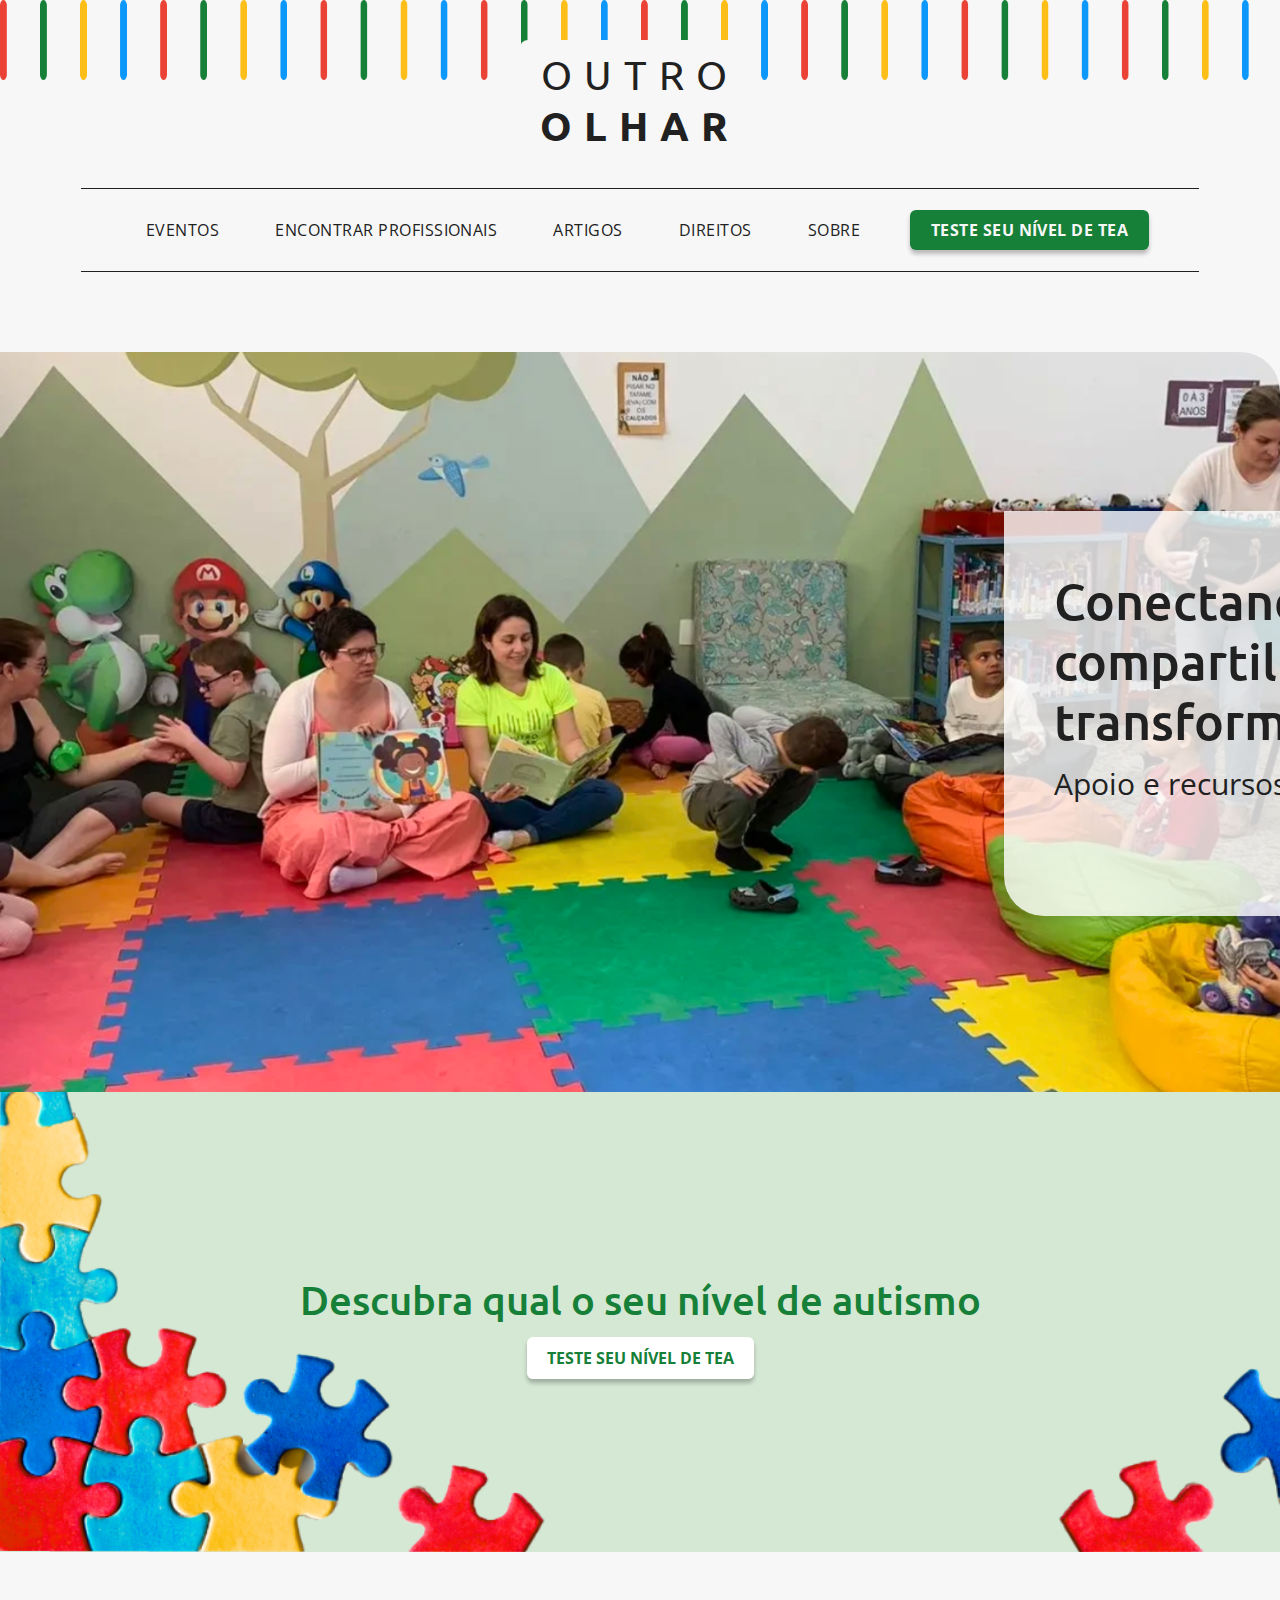
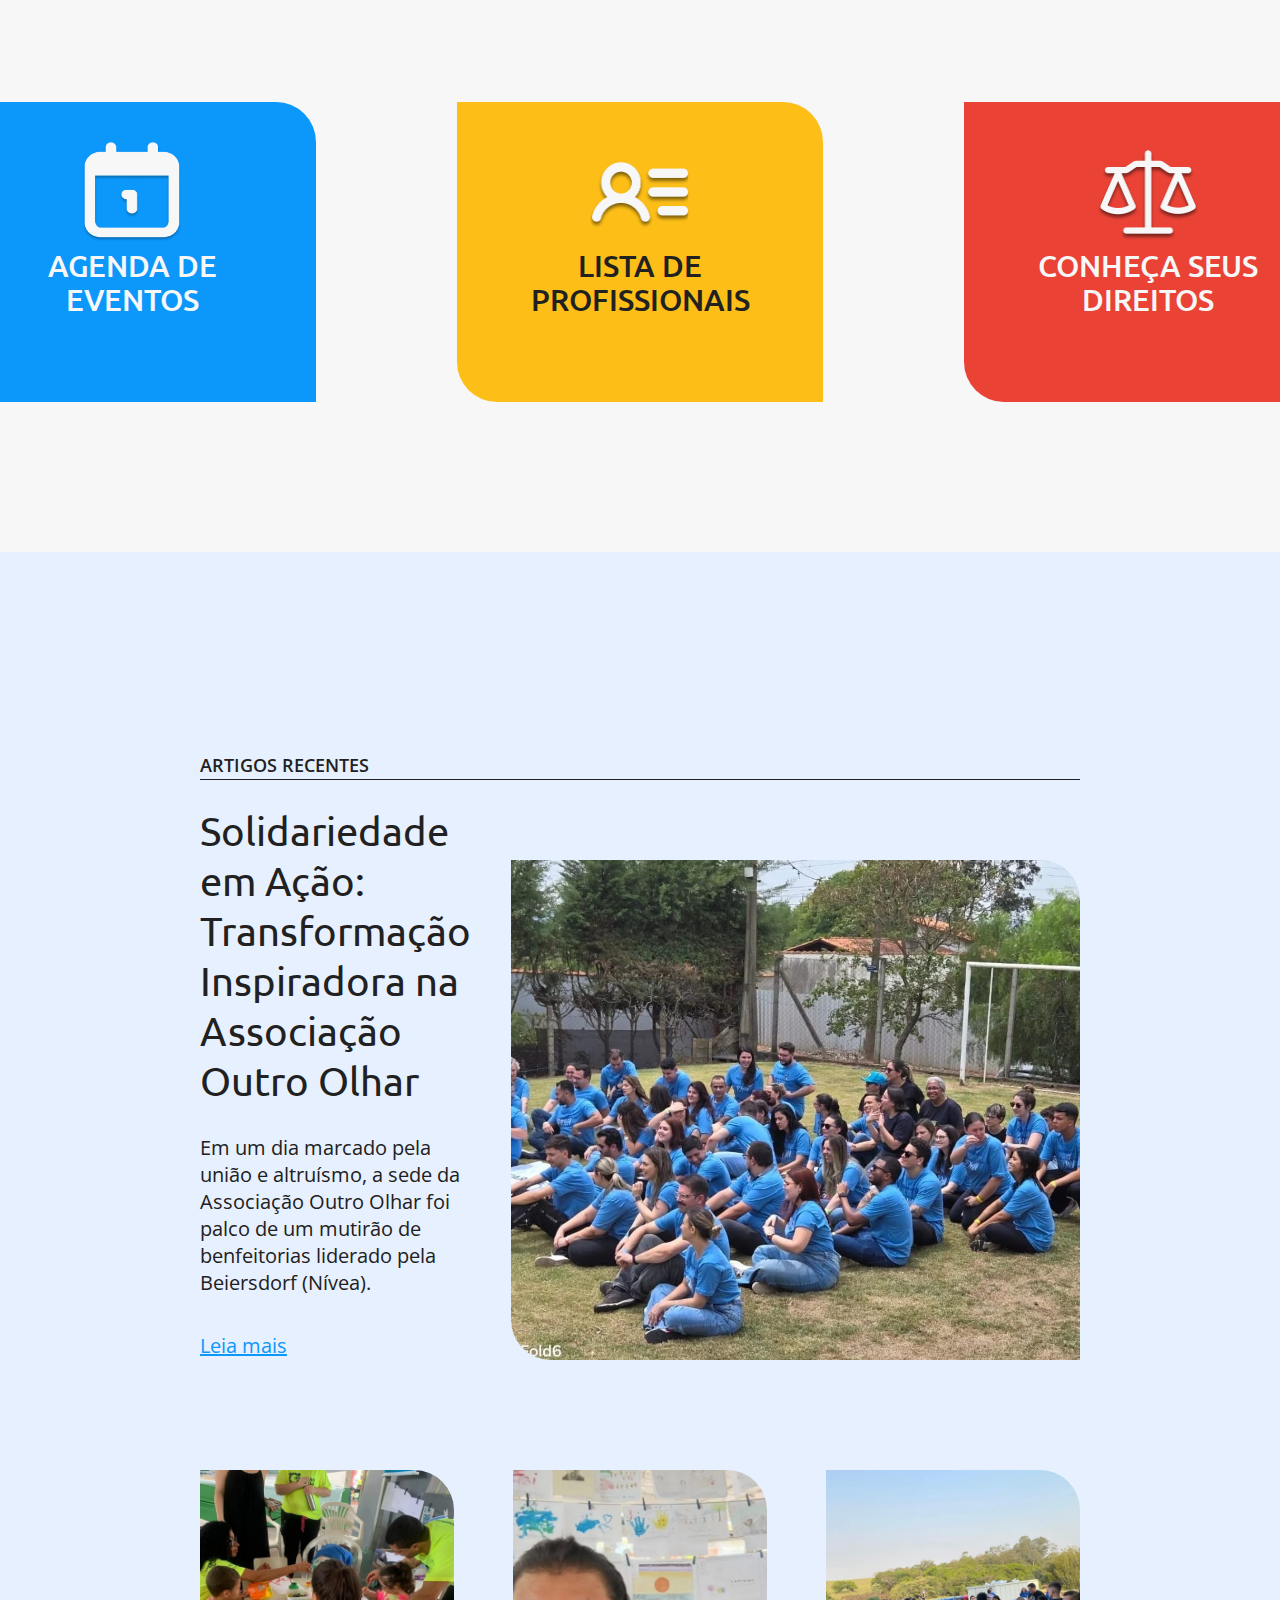
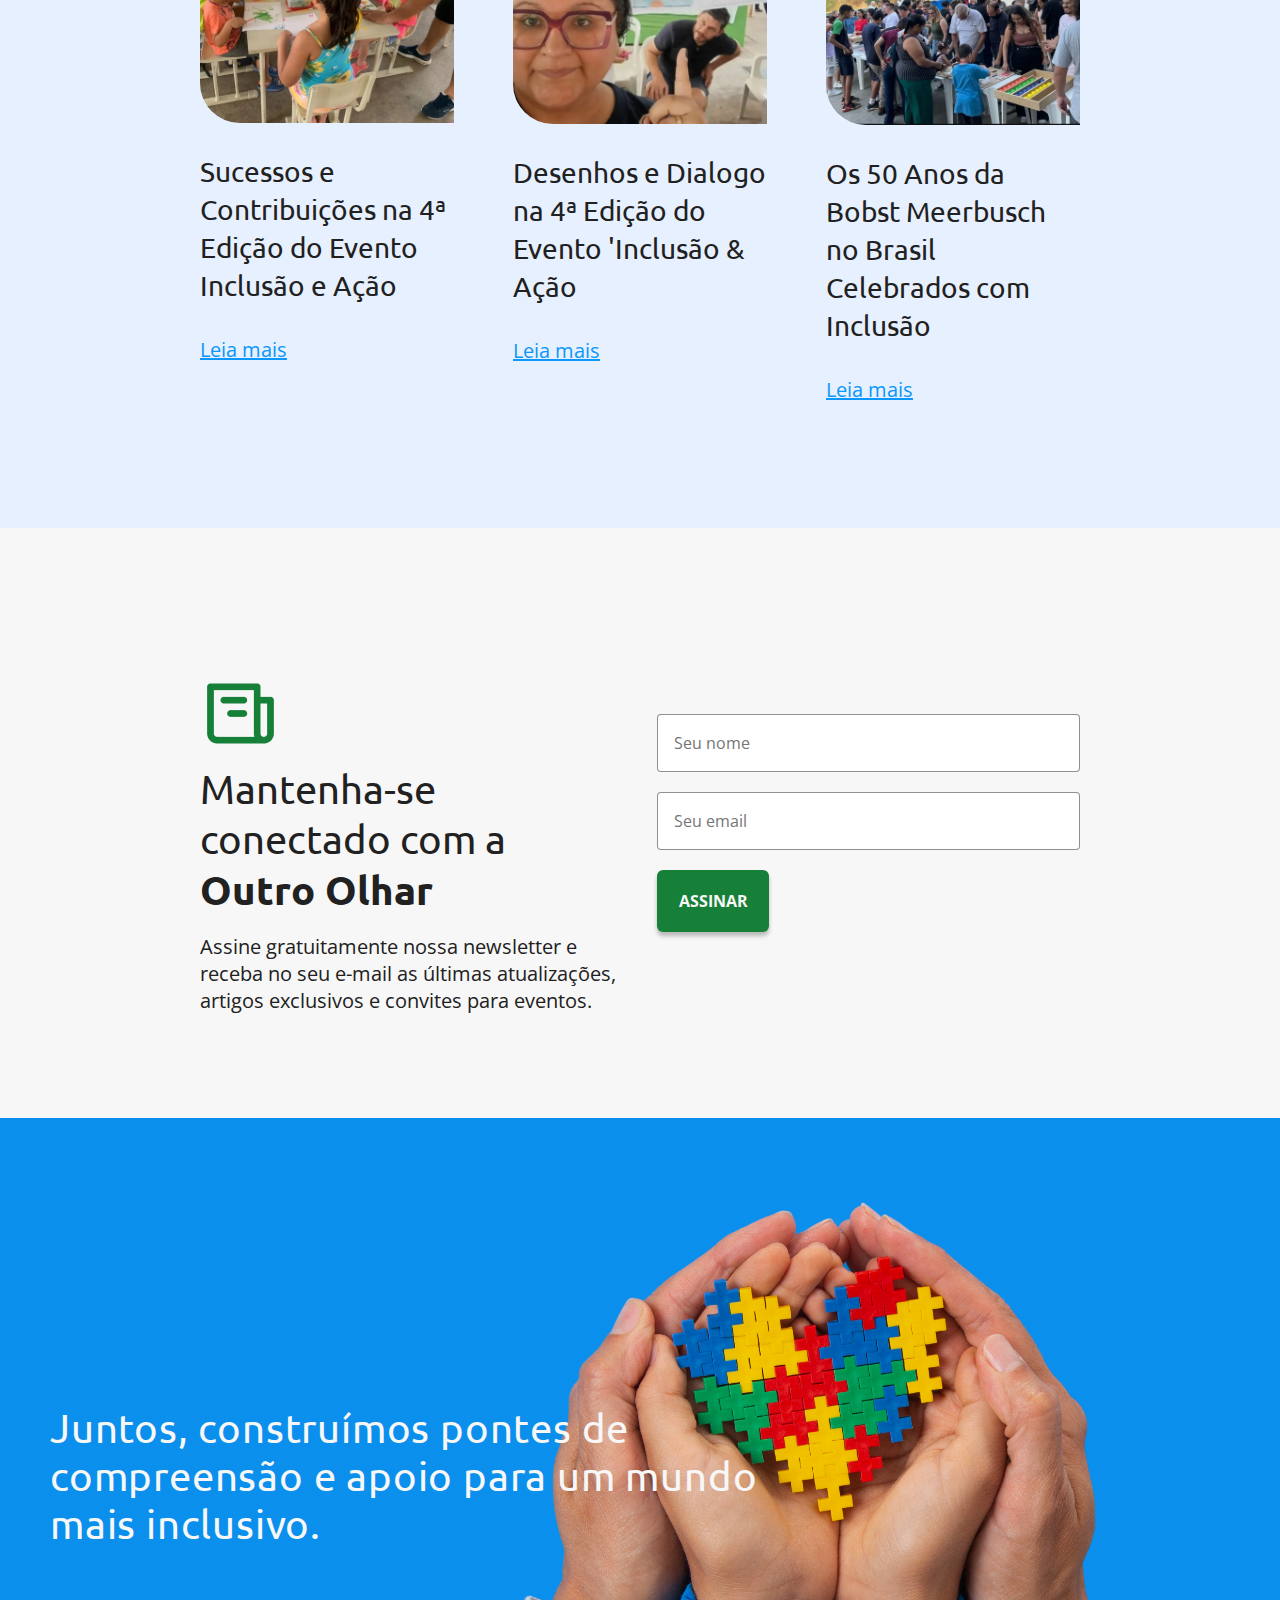
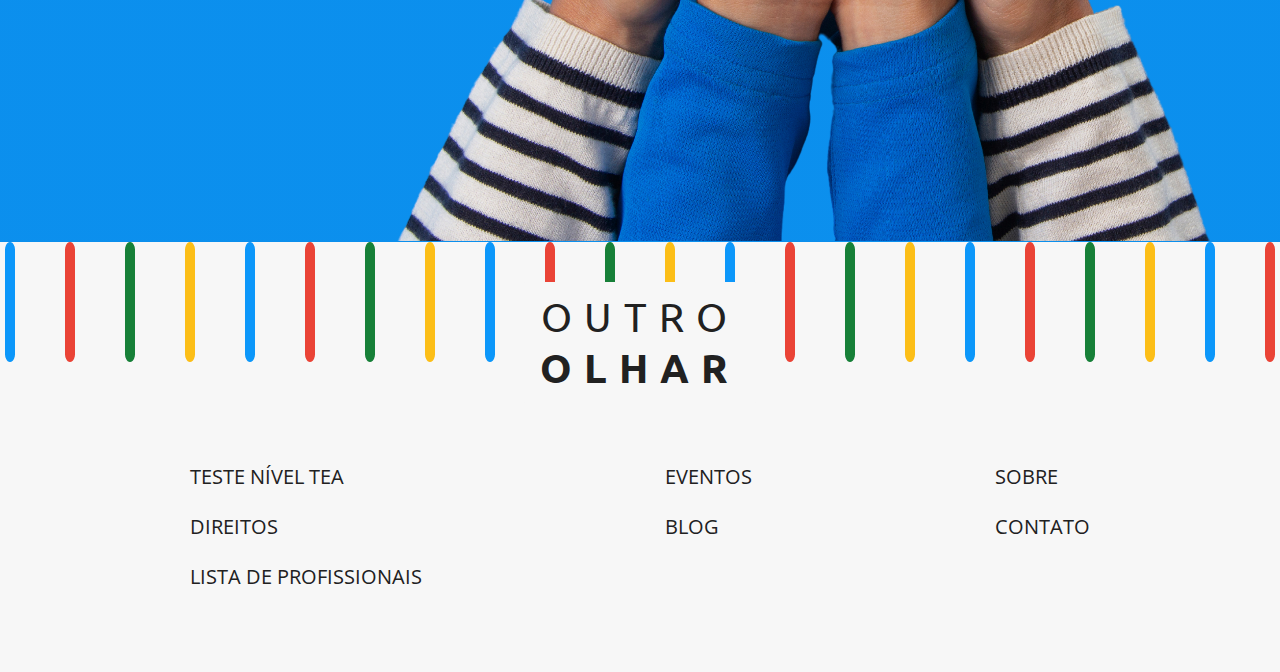
==== index.html @ 1cac97f4 "projet-ong" ====
<!DOCTYPE html>
<html lang="pt-br">
<head>
    <meta charset="UTF-8">
    <meta name="viewport" content="width=device-width, initial-scale=1.0">
    <title>Outro Olhar</title>
    <link rel="stylesheet" href="/css/style.css">
    <link rel="stylesheet" href="/css/navbar.css">
    <link rel="preconnect" href="https://fonts.googleapis.com">
<link rel="preconnect" href="https://fonts.gstatic.com" crossorigin>
<link href="https://fonts.googleapis.com/css2?family=Ubuntu:wght@300;400;500;700&family=Open+Sans:wght@300;400;600;700&display=swap" rel="stylesheet">
<!-- CSS do Bootstrap -->
<link href="https://cdn.jsdelivr.net/npm/bootstrap@5.3.0/dist/css/bootstrap.min.css" rel="stylesheet">
   
</head>
<body>

    <div id="navbar-container"></div>
    
    
<!-- Banner Principal -->
<section class="main-banner">
    <div class="banner-text">
        <h1>Conectando famílias, compartilhando saberes, transformando vidas.</h1>
        <p>Apoio e recursos para famílias e profissionais.</p>
       
    </div>
</section>

<section class="puzzle-banner">
    <div class="puzzle-content">
        <h2 class="puzzle-text">Descubra qual o seu nível de autismo</h2>
        <a href="/pages/teste.html"  class="cta-button">Teste seu nível de TEA</a>
    </div>
</section>



<section class="puzzle-bar"></section>

<div class="icon-section">
    <!-- Card para Agenda de Eventos -->
    <a href="/pages/eventos.html" class="icon-card-link">
        <div class="icon-card blue">
            <div class="icon icon-shadow"></div>
            <div class="label">Agenda de Eventos</div>
        </div>
    </a>
    
    <!-- Card para Lista de Profissionais -->
    <a href="/pages/profissionais.html" class="icon-card-link">
        <div class="icon-card yellow">
            <div class="icon icon-shadow"></div>
            <div class="label">Lista de Profissionais</div>
        </div>
    </a>
    
    <!-- Card para Conheça Seus Direitos -->
    <a href="/pages/direitos.html" class="icon-card-link">
        <div class="icon-card red">
            <div class="icon icon-shadow"></div>
            <div class="label">Conheça Seus Direitos</div>
        </div>
    </a>
</div>



<div class="articles-section">
    <!-- Título da Seção -->
    <div class="section-title">Artigos Recentes</div>

    <!-- Artigo Principal -->
    <div class="main-article">
        <div class="cta-text">
            <h2 class="cta-title">Solidariedade em Ação: Transformação Inspiradora na Associação Outro Olhar</h2>
            <p class="cta-description">Em um dia marcado pela união e altruísmo, a sede da Associação Outro Olhar 
                foi palco de um mutirão de benfeitorias liderado pela Beiersdorf (Nívea). </p>
            <a href="#" class="cta-link">Leia mais</a>
        </div>
        <div class="main-article-img"></div>
    </div>

    <!-- Mais Artigos -->
    <div class="more-articles">
        <!-- Cartão do Artigo -->
        <div class="article-card">
            <div class="article-img"></div>
            <img src="/images/images-home/artigo 2.jpeg" class="article-img" alt="Evento inclusao e açao">
            <div class="article-title">Sucessos e Contribuições na 4ª Edição do Evento Inclusão e Ação</div>
            <a href="#" class="article-link">Leia mais</a>
        </div>
        <div class="article-card">
            <div class="article-img"></div>
            <img src="/images/images-home/artigo 3.png" class="article-img" alt="Evento inclusao e açao">
            <div class="article-title">Desenhos e Dialogo na 4ª Edição do Evento 'Inclusão & Ação</div>
            <a href="#" class="article-link">Leia mais</a>
        </div>
        <div class="article-card">
            <div class="article-img"></div>
            <img src="/images/images-home/artigo 4.jpeg" class="article-img" alt="50 anos da Bobst Meerbusch">
            <div class="article-title">Os 50 Anos da Bobst Meerbusch no Brasil Celebrados com Inclusão</div>
            <a href="#" class="article-link">Leia mais</a>
        </div>
    </div>
</div>


<div class="newsletter-section">
    <!-- CTA com Texto -->
    <div class="newsletter-cta">
        
        <img src="/images/images-home/news.png"  alt="icon news">
        <h2 class="newsletter-title">Mantenha-se conectado com a <strong>Outro Olhar</strong> </h2>
        <p class="newsletter-description">Assine gratuitamente nossa newsletter e receba no seu e-mail as últimas atualizações,
             artigos exclusivos e convites para eventos. </p>
    </div>

    <!-- Formulário da Newsletter -->
    <form class="newsletter-form">
        <input type="text" placeholder="Seu nome" class="newsletter-input" />
        <input type="email" placeholder="Seu email" class="newsletter-input" />
        <button type="submit" class="newsletter-button">Assinar</button>
    </form>
</div>



<!-- Phrase et imagem azul -->

<section class="phrase-section">
    <div class="phrase-content">
        <h1 class="phrase-title">Juntos, construímos pontes de compreensão e apoio para um mundo mais inclusivo.</h1>
    
    </div>

</section>

<div id="footer"></div>

<!-- JS do Bootstrap -->
<script src="https://cdn.jsdelivr.net/npm/bootstrap@5.3.0/dist/js/bootstrap.bundle.min.js"></script>
<!-- Seu script personalizado -->
<script src="/js/navbar.js"></script>

  <!-- Script para carregar o footer dinamicamente -->
  <script>
    // Carregar o conteúdo do arquivo footer.html e inserir no div com ID "footer"
    fetch('/pages/footer.html')
        .then(response => response.text())
        .then(data => {
            document.getElementById('footer').innerHTML = data;
        });
</script>

</body>
</html>
---- css/style.css ----
/* ===========================
   ESTILOS GLOBAIS E RESET
=========================== */

body {
    font-family: 'Ubuntu', sans-serif;
    color: #333;
    background-color: #F7F7F7;
    overflow-x: hidden; /* Prevents horizontal scroll */

}

* {
    box-sizing: border-box;
    margin: 0;
    padding: 0;
}

img {
    max-width: 100%;
    height: auto;
    display: block;
}

.container {
    width: 100%;
    max-width: 1440px; /* Limits the width for larger screens */
    margin: 0 auto;
    padding: 0 20px;
}

/* ===========================
   CABEÇALHO E LOGO
=========================== */

.header-wide {
    display: flex;
    flex-direction: column;
    align-items: center;
    width: 100%;
    max-width: 1920px;
    background-color: #F7F7F7;
    position: relative;
    padding-bottom: 80px;
    overflow: hidden; /* Para evitar qualquer overflow das listras */

}

/* Logo do Cabeçalho */
.header-logo {
    position:absolute;
    top: 40px; /* Ajuste conforme necessário */
    left: 50%;
    transform: translateX(-50%); /* Centraliza horizontalmente */
    display: flex;
    justify-content: center;
    align-items: center;
    background: #F7F7F7;
    padding: 10px 20px;
    border-radius: 8px;
    z-index: 2; /* Coloca o logo sobre as listras */
    text-align: center;
}

.header-logo-text {
    font-family: 'Ubuntu', sans-serif;
    font-size: 40px;
    line-height: 50px;
    text-transform: uppercase;
    color: #212121;
    letter-spacing: 0.3em;
   
}

/* Estilo do Título do Logo */
.header-logo-title {
    font-family: 'Ubuntu', sans-serif;
    font-size: 40px;
    letter-spacing: 0.3em;
    text-transform: uppercase;
    color: #212121;
    text-align: center;
}


/* Imagem de Listras Coloridas */
.header-stripes img {
    width: 100%;
    height: auto;
    max-width: 100%;
    margin-bottom: 10px ;
}





/* ===========================
   BOTÃO DO CABEÇALHO
=========================== */

.header-button a {
    text-decoration: none;
    color: #F7F7F7; /* Cor do texto do botão */
}


.header-button {
    display: flex;
    justify-content: center;
    align-items: center;
    width: 239px;
    height: 40px;
    background: #178038;
    box-shadow: 0px 4px 4px rgba(0, 0, 0, 0.25);
    border-radius: 6px;
    margin-left: 15px; 
    gap: 10px;
    font-family: 'Open Sans', sans-serif;
    font-weight: 700;
    font-size: 16px;
    line-height: 22px;
    letter-spacing: 0.03em;
    text-transform: uppercase;
    color: #F7F7F7;
    transition: background-color 0.3s, color 0.3s;
    text-decoration: none;
}


.header-button:hover {
    background-color: #F7F7F7; 
    color: #178038; 
}



/* ===========================
  BANNER PRINCIPAL
=========================== */

.main-banner {
    position: relative;
    display: flex;
    align-items: center;
    justify-content: flex-start; /* Alinhamento para posicionar o texto */
    height: 740px; /* Ajuste conforme necessário */
    background-image: url('/images/images-home/hero.png'); /* Defina a imagem como fundo */
    background-size: cover;
    background-position: center;
    background-repeat: no-repeat;
    padding: 0 100px; /* Ajuste de padding para o layout */
    border-radius: 0px 40px 0px 0px; /* Bordas arredondadas específicas */

}

/* Container de Texto sobre o Banner */
.banner-text {
    position:absolute;
    width: 831px;
    height: 405px;
    top: 159px;
    left: 1004px;
    padding: 60px 20px 20px 20px;
    background: rgba(255, 255, 255, 0.8); /* Fundo branco com opacidade */
    border-radius: 0px 40px 0px 40px; /* Bordas arredondadas específicas */
    text-align: left;
    box-shadow: 0px 4px 8px rgba(0, 0, 0, 0.1); /* Sombra leve para destacar */
}

.banner-text h1 {
    font-family: 'Ubuntu', sans-serif;
    font-size: 50px;
    line-height: 1.2;
    color: #212121;
    margin-bottom: 10px;
    margin-left: 30px;
}

.banner-text p {
    font-family: 'Open Sans', sans-serif;
    font-size: 30px;
    color: #212121;
    margin-bottom: 20px;
    margin-left: 30px;
}

/* ===========================
   PUZZLE BANNER VERDE
=========================== */

.puzzle-banner {
    background: #D5E8D4; /* Fundo verde claro */
    display:flex;
    height: 460px;
    justify-content: center;
    align-items: center;
    padding: 80px 0; /* Ajuste do padding para centralização vertical */
    position: relative;
    overflow: hidden; /* Garante que o conteúdo não ultrapasse o banner */
}

/* Adiciona a imagem do quebra-cabeça nas laterais */
.puzzle-banner::before,
.puzzle-banner::after {
    content: "";
    position: absolute;
    top: 0;
    width: 100%; /* Ajuste a largura conforme necessário */
    height: 100%; /* Preencher toda a altura do banner */
    background: url('/images/images-home/puzzle-default.png') no-repeat;
    background-size: cover;
  
}


/* Container do conteúdo */
.puzzle-content {
    text-align: center;
    z-index: 1; /* Garante que o conteúdo fique acima das bordas */
}

/* Estilos para o Texto do Banner */
.puzzle-text {
    font-family: 'Ubuntu', sans-serif;
    font-weight: 500;
    font-size: 40px;
    line-height: 50px;
    color: #178038; /* Cor verde escuro */
    margin-bottom: 20px;
}

/* Estilos para o Botão */
.cta-button {
    font-family: 'Open Sans', sans-serif;
    font-weight: 700;
    font-size: 16px;
    line-height: 22px;
    text-transform: uppercase;
    color: #178038; /* Texto verde */
    background-color: #ffffff; /* Fundo branco do botão */
    border: none;
    border-radius: 6px;
    padding: 10px 20px;
    box-shadow: 0px 4px 4px rgba(0, 0, 0, 0.25); /* Sombra para destaque */
    cursor: pointer;
    transition: background-color 0.3s, color 0.3s; /* Efeito de transição */
    text-decoration: none;
}


.cta-button:hover {
    background-color: #178038; /* Fundo verde ao hover */
    color: #ffffff; /* Texto branco ao hover */
}

/* ===========================
   ICONES
=========================== */
.icon-section {
    display: flex;
    justify-content: center;
    align-items: center;
    padding: 100px 200px;
    gap: 141px;
    width: 100%;
    max-width: 1920px;
    height: 600px;
    background: #F7F7F7;
    margin: 0 auto; /* Centraliza horizontalmente */
}

/* Estilos Gerais dos Cards */
.icon-card {
    display: flex;
    flex-direction: column;
    justify-content: center;
    align-items: center;
    padding: 40px;
    width: 366.67px;
    height: 300px;
    border-radius: 0px 40px;
    isolation: isolate;
    position: relative;
    cursor: pointer;
    transition: background-color 0.3s, color 0.3s; /* Efeito de transição */
    
}

/* Ellipse Oculta */
.icon-card .ellipse {
    position: absolute;
    display: none;
}


/* Estilos do Texto */
.icon-card .label {
    width: 100%;
    max-width: 366.67px;
    font-family: 'Ubuntu', sans-serif;
    font-weight: 500;
    font-size: 30px;
    line-height: 34px;
    text-align: center;
    text-transform: uppercase;
    margin-top: 60px;
}

/* Estilização dos Cards Individuais */
.icon-card.blue {
    background: #0C97FA;
    color: #F7F7F7;
    background-image: url(/images/images-home/icon-calendar.png);
    background-size: 100px 100px; /* Tamanho do ícone, ajuste conforme necessário */
    background-repeat: no-repeat;
    background-position: center 20%; /* Posição do ícone */
    transition: all 0.3s ease; /* Suaviza a transição */
}

.icon-card.blue:hover {
    background: #E7F0FE; /* Cor do fundo ao passar o mouse */
    color: #0C97FA; /* Cor do texto e ícone invertida */
    background-image: url(/images/images-home/icon-calendar-color.png);
    background-size: 100px 100px; /* Tamanho do ícone, ajuste conforme necessário */
    background-repeat: no-repeat;
    background-position: center 20%; /* Posição do ícone */
    transition: all 0.3s ease; /* Suaviza a transição */
}

.icon-card.yellow {
    background: #FCBE17;
    color: #212121;
    background-image: url(/images/images-home/user-list.png);
    background-size: 100px 100px; /* Tamanho do ícone, ajuste conforme necessário */
    background-repeat: no-repeat;
    background-position: center 20%; /* Posição do ícone */
    transition: all 0.3s ease; /* Suaviza a transição */

}

.icon-card.yellow:hover {

    background: #FEE293; /* Cor do fundo ao passar o mouse */
    color:#212121; /* Cor do texto e ícone invertida */
    background-image: url(/images/images-home/icon-user-list\ color.png);
    background-size: 100px 100px; /* Tamanho do ícone, ajuste conforme necessário */
    background-repeat: no-repeat;
    background-position: center 20%; /* Posição do ícone */
    transition: all 0.3s ease; /* Suaviza a transição */
}

.icon-card.red {
    background: #EA4336;
    color: #F7F7F7;
    background-image: url(/images/images-home/icon-rights.png);
    background-size: 100px 100px; /* Tamanho do ícone, ajuste conforme necessário */
    background-repeat: no-repeat;
    background-position: center 20%; /* Posição do ícone */
    transition: all 0.3s ease; /* Suaviza a transição */

}

.icon-card.red:hover {
    background: #FCE8E6; /* Cor do fundo ao passar o mouse */
    color:#EA4336; /* Cor do texto e ícone invertida */
    background-image: url(/images/images-home/icon-rights-color.png);
    background-size: 100px 100px; /* Tamanho do ícone, ajuste conforme necessário */
    background-repeat: no-repeat;
    background-position: center 20%; /* Posição do ícone */
    transition: all 0.3s ease; /* Suaviza a transição */
}

/* Estilização para remover decoração do link */
.icon-card-link {
    text-decoration: none;
    display: block; /* Para que o link ocupe toda a área do card */
    color: inherit; /* Herda a cor do .icon-card */
}


/* ===========================
   ARTIGOS
=========================== */

.articles-section {
    display: flex;
    flex-direction: column;
    align-items: flex-start;
    padding: 200px 200px;
    gap: 80px;
    width: 100%;
    max-width: 1920px;
    background: #E7F0FE;
    margin: 0 auto;
}

/* Título da Seção */
.section-title {
    display: flex;
    flex-direction: row;
    align-items: flex-start;
    gap: 10px;
    width: 100%;
    max-width: 1520px;
    font-family: 'Open Sans';
    font-size: 18px;
    font-weight: 600;
    text-transform: uppercase;
    color: #212121;
    border-bottom: 1px solid #212121;
}

/* Principal Artigo - Home */
.main-article {
    display: flex;
    flex-direction: row;
    align-items: flex-end;
    gap: 40px;
    width: 100%;
    max-width: 1520px;
    height: 500px;
}

/* CTA Text + Link */
.cta-text {
    display: flex;
    flex-direction: column;
    align-items: flex-start;
    gap: 20px;
    width: 467px;
}

.cta-title {
    font-family: 'Ubuntu';
    font-size: 40px;
    font-weight: 400;
    line-height: 50px;
    color: #212121;
}

.cta-description {
    font-family: 'Open Sans';
    font-size: 20px;
    line-height: 27px;
    color: #212121;
}

.cta-link {
    font-family: 'Open Sans';
    font-size: 20px;
    font-weight: 400;
    line-height: 28px;
    color: #0C97FA;
    text-decoration: underline;
}

/* Imagem Principal do Artigo */
.main-article-img {
    width: 1013px;
    height: 500px;
    background: url(/images/images-home/artigo\ 1.jpeg) no-repeat center;
    background-size: cover;
    border-radius: 0px 40px;
}

/* Seção de Mais Artigos */
.more-articles {
    display: flex;
    flex-direction: row;
    align-items: center;
    gap: 59px;
    width: 100%;
    max-width: 1520px;
}

/* Estrutura de Artigos Adicionais */
.article-card {
    display: flex;
    flex-direction: column;
    align-items: flex-start;
    gap: 30px;
    width: 467.33px;
    height: 488px;
}

/* Imagem de Artigos Adicionais */
.article-img {
    width: 100%;
    height: 382px;
    background: no-repeat center;
    background-size: cover;
    border-radius: 0px 40px;
}

/* Título do Artigo */
.article-title {
    font-family: 'Ubuntu';
    font-size: 28px;
    font-weight: 400;
    line-height: 38px;
    color: #212121;
}

/* Link do Artigo */
.article-link {
    font-family: 'Open Sans';
    font-size: 20px;
    font-weight: 400;
    color: #0C97FA;
    text-decoration: underline;
    align-self: left;
}



/* ===========================
   SEÇÃO NEWSLETTER
=========================== */

.newsletter-section {
    display: flex;
    flex-direction: row;
    justify-content: center;
    align-items: center;
    padding: 0 200px;
    gap: 40px;
    width: 100%;
    max-width: 1920px;
    height: 590px;
    background: #F7F7F7;
    margin: 0 auto;
}

/* CTA com Texto */
.newsletter-cta {
    display: flex;
    flex-direction: column;
    align-items: flex-start;
    gap: 10px;
    width: 493px;
    height: 301px;
}



.newsletter-title {
    font-family: 'Ubuntu';
    font-size: 40px;
    font-weight: 400;
    line-height: 50px;
    color: #212121;
}

.newsletter-description {
    font-family: 'Open Sans';
    font-size: 20px;
    line-height: 27px;
    color: #212121;
}

/* Formulário da Newsletter */
.newsletter-form {
    display: flex;
    flex-direction: column;
    align-items: flex-start;
    gap: 20px;
    width: 500px;
    height: auto;
}

.newsletter-input {
    display: flex;
    align-items: center;
    padding: 16px;
    width: 100%;
    box-sizing: border-box;
    border: 1px solid rgba(33, 33, 33, 0.5);
    border-radius: 4px;
    font-family: 'Open Sans';
    font-size: 16px;
    line-height: 24px;
    color: #212121;
}

/* Botão de Enviar */
.newsletter-button {
    display: flex;
    justify-content: center;
    align-items: center;
    padding: 20px;
    width: 112px;
    height: 62px;
    background: #178038;
    border-radius: 6px;
    border: none; /* Remove qualquer borda */
    box-shadow: 0px 4px 4px rgba(0, 0, 0, 0.25); /* Sombra para destaque */
    font-family: 'Open Sans';
    font-size: 16px;
    font-weight: 700;
    text-transform: uppercase;
    color: #F7F7F7;
    cursor: pointer;
    
}



/* ===========================
   SEÇÃO IMAGEM AZUL COM A MAO
=========================== */

.phrase-section {
    display:flex;
    align-items: center;
    justify-content: left;
    width: 100%;
    height: 724px;
    padding: 0 50px ;
    gap: 10px;
    background: linear-gradient(0deg, rgba(0, 0, 0, 0.05), rgba(0, 0, 0, 0.05)), 
                url('/images/images-home/maos-coracao-transparente.png') no-repeat center right; /* Caminho da imagem */           
    background-size: contain;
    background-color: #0C97FA;
    background-repeat: no-repeat;
    box-sizing: border-box;
    
}

/* Texto da Frase */
.phrase-content {
    max-width: 711px;
    color: #F7F7F7;
}

.phrase-title {
    font-family: 'Ubuntu', sans-serif;
    font-weight: 400;
    font-size: 60px;
    line-height: 72px;
    letter-spacing: 0.02em;
    color: #F7F7F7;
}



/* ===========================
   MEDIA QUERIES (RESPONSIVIDADE)
=========================== */

/* WIDE (largura maior que 1440px) */
@media (min-width: 1440px) {
    .header-logo-title {
        font-size: 48px;
    }
    .header-button {
        width: 260px;
        height: 70px;
    }

    .phrase-section {
        padding: 120px 100px;
        height: auto;
    }
    .phrase-title {
        font-size: 50px;
        line-height: 60px;
    }
}

/* DESKTOP (largura entre 1024px e 1440px) */
@media (min-width: 1024px) and (max-width: 1439px) {
    .header-logo-title {
        font-size: 40px;
    }
    .navbar {
        padding: 10px 50px;
    }

    .phrase-section {
        padding: 80px 50px;
    }
    .phrase-title {
        font-size: 40px;
        line-height: 48px;
    }
}

/* TABLET (largura entre 768px e 1023px) */
@media (min-width: 768px) and (max-width: 1023px) {
    .header-logo-title {
        font-size: 30px;
    }
    .header-button {
        width: 200px;
        padding: 15px;
    }
    .newsletter-section {
        padding: 0 50px;
        flex-direction: column;
    }
    .phrase-section {
        padding: 60px 20px;
    }
    .phrase-title {
        font-size: 30px;
        line-height: 40px;
    }
}

/* MOBILE (largura menor que 768px) */
@media (max-width: 767px) {
    .header-logo-title {
        font-size: 24px;
    }
    .header-stripes {
        height: 60px;
    }
    .navbar {
        flex-direction: column;
    }
    .header-button {
        width: 180px;
        padding: 10px;
    }
    .newsletter-section {
        padding: 0 20px;
        height: auto;
        flex-direction: column;
    }
    .phrase-title {
        font-size: 24px;
        line-height: 32px;
        text-align: center;
    }
}
---- css/navbar.css ----
/* ===========================
   NAVEGAÇÃO
=========================== */
.navbar {
    display: flex;
    justify-content: center;
    align-items: center;
    gap: 20px;
    padding: 15px 0;
    border-width: 0.5px 0px;
    border-style: solid;
    border-color: #212121;
    box-sizing: border-box;
    margin-top: 70px;
}

.nav-items {
    display: flex;
    flex-direction: row;
    justify-content: space-between; /* Distribui o espaço entre os itens */
    align-items: center;
    gap: 26px;
}

.nav-item {
    display: flex;
    justify-content: center;
    align-items: center;
    padding: 0 15px;
    height: 62px;
}

.nav-label {
    font-family: 'Open Sans', sans-serif;
    font-size: 16px;
    line-height: 22px;
    letter-spacing: 0.03em;
    text-transform: uppercase;
    color: #212121;
    position: relative;
    text-decoration: none;

}

/* Efeito de hover */
.nav-item:hover {
    background-color: #D5E8D4; /* Fundo verde-claro */
    border-radius: 6px;
    box-shadow: 0px 4px 6px rgba(0, 0, 0, 0.2); /* Sombra */
    transition: background-color 0.3s, box-shadow 0.3s; /* Suavização do efeito */
}

/* Estilização para remover o sublinhado dos links de navegação */
.nav-items a {
    text-decoration: none;
    color: #212121; /* Garanta que a cor do texto seja a correta */
}

/* Responsividade */

@media (max-width: 767px) {
    .header-logo-text {
        font-size: 24px;
    }

    .header-logo {
        padding: 10px;
    }

    .navbar {
        display: none; /* Esconde o menu principal */
        flex-direction: column;
        background-color: #f7f7f7;
        position: absolute;
        top: 60px;
        width: 100%;
        left: 0;
        box-shadow: 0px 4px 6px rgba(0, 0, 0, 0.1);
    }

    .navbar.show {
        display: flex; /* Exibe o menu quando ativado */
    }

    .hamburger-menu {
        display: block;
    }
}
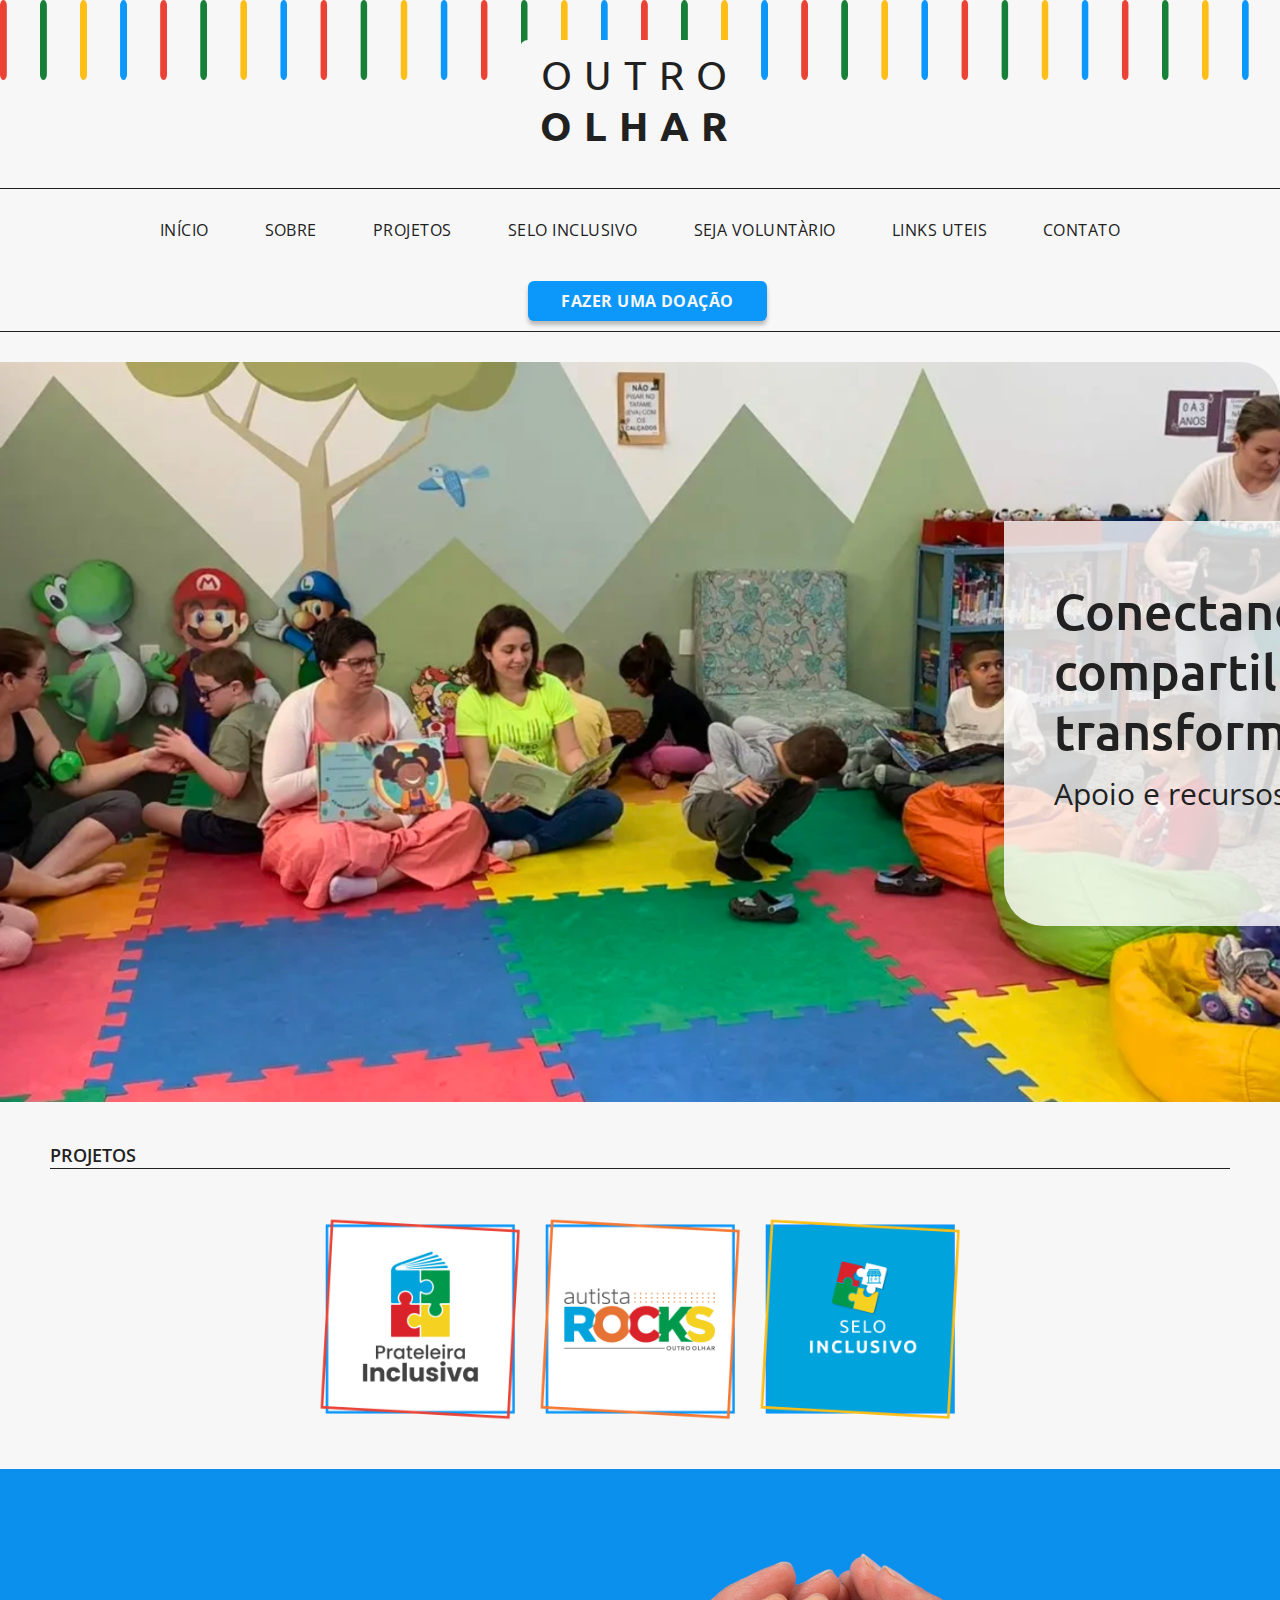
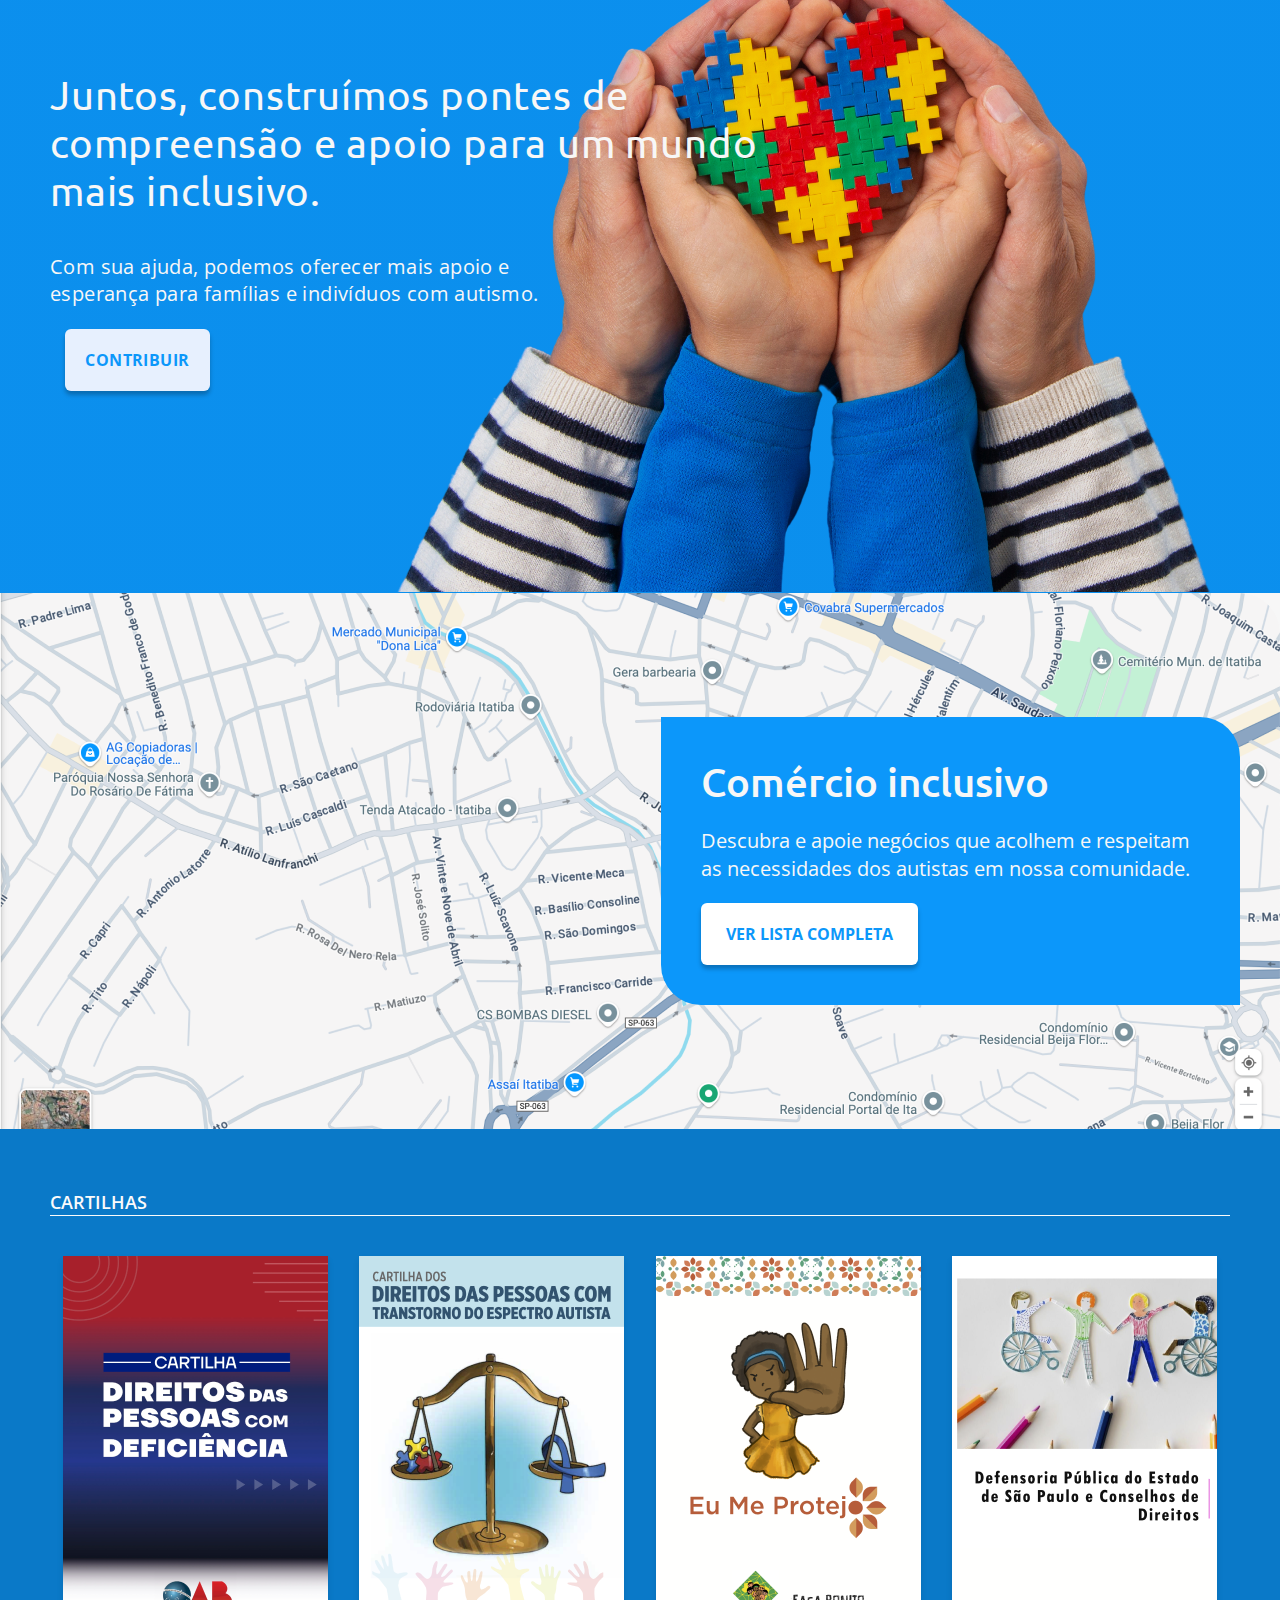
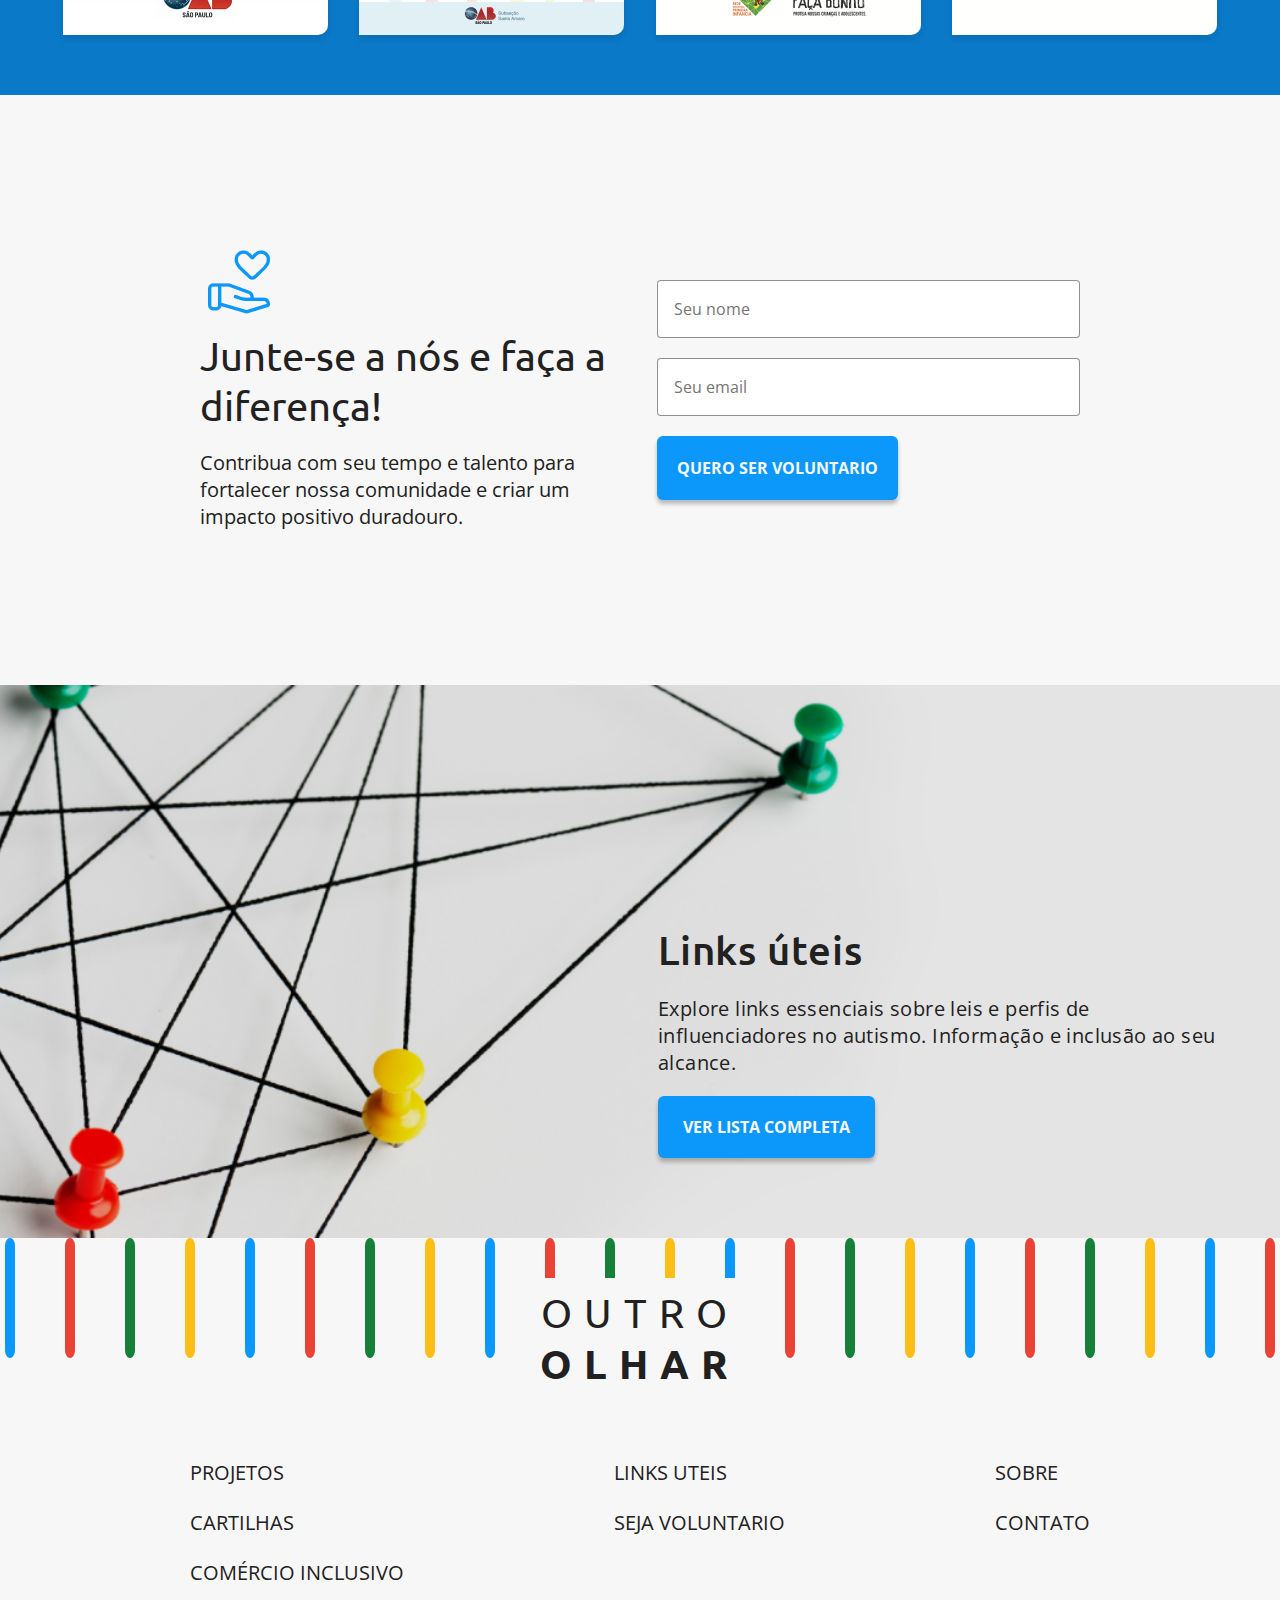
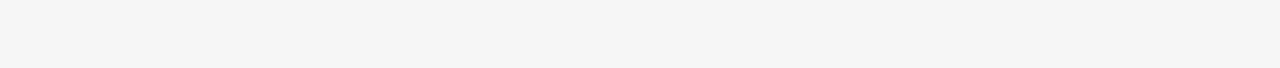
==== commit 8af78260: "mis à jour" ====
--- a/index.html
+++ b/index.html
@@ -27,114 +27,109 @@
     </div>
 </section>
 
-<section class="puzzle-banner">
-    <div class="puzzle-content">
-        <h2 class="puzzle-text">Descubra qual o seu nível de autismo</h2>
-        <a href="/pages/teste.html"  class="cta-button">Teste seu nível de TEA</a>
+<section class="home-projects">
+    <!-- Título da seção -->
+    <div class="section-title">
+        <h2 class="section-tag-title">Projetos</h2>
+    </div>
+
+    <!-- Cards de Projetos -->
+    <div class="projects">
+        <a href="/Projetos/prateleira-inclusiva.html" class="project-link">
+        <div class="project-card">
+            <div class="img-shape" style="background-image: url('/images/images-home/projeto-prateleira.png');"></div>
+        </div> </a>
+
+        <a href="/Projetos/autistas-rocks.html" class="project-link">
+        <div class="project-card">
+            <div class="img-shape" style="background-image: url('/images/images-home/projeto-autista\ rocks.png');"></div>
+        </div></a>
+
+        <a href="/Projetos/selo.html" class="project-link">
+        <div class="project-card">
+            <div class="img-shape" style="background-image: url('/images/images-home/projeto-selo-inclusivo.png');"></div>
+        </div></a>
     </div>
 </section>
 
+<!-- Phrase et imagem azul -->
 
+<section class="phrase-section">
+    <div class="phrase-content">
+        <h1 class="phrase-title">Juntos, construímos pontes de compreensão e apoio para um mundo mais inclusivo.</h1>
+        <p class="phrase-text">Com sua ajuda, podemos oferecer mais apoio e esperança para famílias e indivíduos com autismo.</p>
+        <a href="pages/contribuir.html" class="header-button-phrase">Contribuir</a>
+    </div>
 
-<section class="puzzle-bar"></section>
+</section>
 
-<div class="icon-section">
-    <!-- Card para Agenda de Eventos -->
-    <a href="/pages/eventos.html" class="icon-card-link">
-        <div class="icon-card blue">
-            <div class="icon icon-shadow"></div>
-            <div class="label">Agenda de Eventos</div>
-        </div>
-    </a>
-    
-    <!-- Card para Lista de Profissionais -->
-    <a href="/pages/profissionais.html" class="icon-card-link">
-        <div class="icon-card yellow">
-            <div class="icon icon-shadow"></div>
-            <div class="label">Lista de Profissionais</div>
-        </div>
-    </a>
-    
-    <!-- Card para Conheça Seus Direitos -->
-    <a href="/pages/direitos.html" class="icon-card-link">
-        <div class="icon-card red">
-            <div class="icon icon-shadow"></div>
-            <div class="label">Conheça Seus Direitos</div>
-        </div>
-    </a>
-</div>
+<section class="comercio">
+    <!-- Mapa -->
+    <div class="map-container">
+      <div class="blue-box">
+        <h2>Comércio inclusivo</h2>
+        <p>
+          Descubra e apoie negócios que acolhem e respeitam as necessidades dos autistas em nossa comunidade.
+        </p>
+        <a href="lista-completa.html" class="cta-button">Ver Lista Completa</a>
+      </div>
+    </div>
+  </section>
+  
+
+  <section class="cartilhas">
+    <!-- Título da Seção -->
+    <div class="cartilhas-title">
+      <h2>Cartilhas</h2>
+    </div>
+  
+    <!-- Lista de Cartilhas -->
+    <div class="cartilhas-content">
+      <div class="cartilha-item" style="background-image: url('/images/images-home/cartilha-01.png');"></div>
+      <div class="cartilha-item" style="background-image: url('/images/images-home/cartilha-02.png');"></div>
+      <div class="cartilha-item" style="background-image: url('/images/images-home/cartilha-03.png');"></div>
+      <div class="cartilha-item" style="background-image: url('/images/images-home/cartilha-04.png');"></div>
+    </div>
+  </section>
+  
 
 
 
-<div class="articles-section">
-    <!-- Título da Seção -->
-    <div class="section-title">Artigos Recentes</div>
-
-    <!-- Artigo Principal -->
-    <div class="main-article">
-        <div class="cta-text">
-            <h2 class="cta-title">Solidariedade em Ação: Transformação Inspiradora na Associação Outro Olhar</h2>
-            <p class="cta-description">Em um dia marcado pela união e altruísmo, a sede da Associação Outro Olhar 
-                foi palco de um mutirão de benfeitorias liderado pela Beiersdorf (Nívea). </p>
-            <a href="#" class="cta-link">Leia mais</a>
-        </div>
-        <div class="main-article-img"></div>
-    </div>
-
-    <!-- Mais Artigos -->
-    <div class="more-articles">
-        <!-- Cartão do Artigo -->
-        <div class="article-card">
-            <div class="article-img"></div>
-            <img src="/images/images-home/artigo 2.jpeg" class="article-img" alt="Evento inclusao e açao">
-            <div class="article-title">Sucessos e Contribuições na 4ª Edição do Evento Inclusão e Ação</div>
-            <a href="#" class="article-link">Leia mais</a>
-        </div>
-        <div class="article-card">
-            <div class="article-img"></div>
-            <img src="/images/images-home/artigo 3.png" class="article-img" alt="Evento inclusao e açao">
-            <div class="article-title">Desenhos e Dialogo na 4ª Edição do Evento 'Inclusão & Ação</div>
-            <a href="#" class="article-link">Leia mais</a>
-        </div>
-        <div class="article-card">
-            <div class="article-img"></div>
-            <img src="/images/images-home/artigo 4.jpeg" class="article-img" alt="50 anos da Bobst Meerbusch">
-            <div class="article-title">Os 50 Anos da Bobst Meerbusch no Brasil Celebrados com Inclusão</div>
-            <a href="#" class="article-link">Leia mais</a>
-        </div>
-    </div>
-</div>
 
 
 <div class="newsletter-section">
     <!-- CTA com Texto -->
     <div class="newsletter-cta">
         
-        <img src="/images/images-home/news.png"  alt="icon news">
-        <h2 class="newsletter-title">Mantenha-se conectado com a <strong>Outro Olhar</strong> </h2>
-        <p class="newsletter-description">Assine gratuitamente nossa newsletter e receba no seu e-mail as últimas atualizações,
-             artigos exclusivos e convites para eventos. </p>
+        <img src="/images/images-home/volunteer.png"  alt="icon news">
+        <h2 class="newsletter-title">Junte-se a nós e faça a diferença! </h2>
+        <p class="newsletter-description">Contribua com seu tempo e talento para fortalecer nossa comunidade e criar um impacto positivo duradouro. </p>
     </div>
 
     <!-- Formulário da Newsletter -->
     <form class="newsletter-form">
         <input type="text" placeholder="Seu nome" class="newsletter-input" />
         <input type="email" placeholder="Seu email" class="newsletter-input" />
-        <button type="submit" class="newsletter-button">Assinar</button>
+        <button type="submit" class="newsletter-button">QUERO SER VOLUNTARIO</button>
     </form>
 </div>
 
 
+<section class="links-section">
+    <div class="links-background">
+        <!-- Conteúdo de texto e botão -->
+        <div class="links-content">
+            <h2 class="links-title">Links úteis</h2>
+            <p class="links-description">
+                Explore links essenciais sobre leis e perfis de influenciadores no autismo.
+                Informação e inclusão ao seu alcance.
+            </p>
+            <button class="links-button">Ver Lista Completa</button>
+        </div>
+    </div>
+</section>
 
-<!-- Phrase et imagem azul -->
 
-<section class="phrase-section">
-    <div class="phrase-content">
-        <h1 class="phrase-title">Juntos, construímos pontes de compreensão e apoio para um mundo mais inclusivo.</h1>
-    
-    </div>
-
-</section>
 
 <div id="footer"></div>
 
--- a/css/style.css
+++ b/css/style.css
@@ -41,7 +41,7 @@
     max-width: 1920px;
     background-color: #F7F7F7;
     position: relative;
-    padding-bottom: 80px;
+    padding-bottom: 30px;
     overflow: hidden; /* Para evitar qualquer overflow das listras */
 
 }
@@ -111,7 +111,7 @@
     align-items: center;
     width: 239px;
     height: 40px;
-    background: #178038;
+    background: #0C97FA;
     box-shadow: 0px 4px 4px rgba(0, 0, 0, 0.25);
     border-radius: 6px;
     margin-left: 15px; 
@@ -129,8 +129,8 @@
 
 
 .header-button:hover {
-    background-color: #F7F7F7; 
-    color: #178038; 
+    background-color: #E7F0FE; 
+    color: #0C97FA; 
 }
 
 
@@ -186,332 +186,236 @@
 }
 
 /* ===========================
-   PUZZLE BANNER VERDE
-=========================== */
-
-.puzzle-banner {
-    background: #D5E8D4; /* Fundo verde claro */
-    display:flex;
-    height: 460px;
+   HOME PROJECTS SECTION
+=========================== */
+
+.home-projects {
+    display: flex;
+    flex-direction: column;
+    align-items: flex-start;
+    padding: 40px 50px;
+    gap: 40px;
+    width: 100%;
+    max-width: 1280px;
+    background: #F7F7F7;
+    margin: 0 auto;
+    box-sizing: border-box;
+}
+
+.section-title {
+    display: flex;
+    flex-direction: column;
+    align-items: flex-start;
+    padding: 0;
+    gap: 10px;
+    width: 100%;
+    max-width: 1180px;
+    border-bottom: 1px solid #212121;
+}
+
+.section-tag-title {
+    font-family: 'Open Sans', sans-serif;
+    font-style: normal;
+    font-weight: 600;
+    font-size: 18px;
+    line-height: 26px;
+    text-transform: uppercase;
+    color: #212121;
+    margin: 0;
+}
+
+/* Container de projetos */
+.projects {
+    display: flex;
+    flex-direction: row;
+    align-items: center;
     justify-content: center;
-    align-items: center;
-    padding: 80px 0; /* Ajuste do padding para centralização vertical */
+    gap: 60px;
+    width: 100%;
+    max-width: 1180px;
+    box-sizing: border-box;
+}
+
+/* Cards individuais */
+.project-card {
+    width: 265px;
+    height: 278px;
+    border-radius: 0px 0px 4px 0px;
+    overflow: hidden;
     position: relative;
-    overflow: hidden; /* Garante que o conteúdo não ultrapasse o banner */
-}
-
-/* Adiciona a imagem do quebra-cabeça nas laterais */
-.puzzle-banner::before,
-.puzzle-banner::after {
-    content: "";
+    flex-shrink: 0;
+    transition: transform 0.3s ease; /* Suaviza o zoom no hover */
+    
+}
+
+.project-card:hover .img-shape {
+    opacity: 0.7; /* Adiciona opacidade escura */
+    
+
+}
+
+
+
+
+/* Formato da imagem */
+.img-shape {
+    width: 100%;
+    height: 100%;
+    background-size: cover;
+    background-position: center;
+    background-repeat: no-repeat;
+    border-radius: 0px 0px 4px 0px;
+    transition: opacity 0.3s ease, background-image 0.3s ease;
+   
+}
+
+
+/* ===========================
+   COMÉRCIO INCLUSIVO
+=========================== */
+/* Seção do Comércio */
+.comercio {
+    width: 100%;
+    height: 100%;
+    position: relative;
+    overflow: hidden;
+  }
+  
+  /* Contêiner do Mapa */
+  .map-container {
+    width: 100%;
+    height: 536px; /* Altura fixa como na imagem original */
+    background: url('/images/images-home/mapa.png') no-repeat center center;
+    background-size: cover;
+    position: relative;
+    border-radius: 0px 40px 0px 0px; /* Borda arredondada como no design */
+  }
+  
+  /* Bloco Azul */
+  .blue-box {
     position: absolute;
-    top: 0;
-    width: 100%; /* Ajuste a largura conforme necessário */
-    height: 100%; /* Preencher toda a altura do banner */
-    background: url('/images/images-home/puzzle-default.png') no-repeat;
-    background-size: cover;
-  
-}
-
-
-/* Container do conteúdo */
-.puzzle-content {
-    text-align: center;
-    z-index: 1; /* Garante que o conteúdo fique acima das bordas */
-}
-
-/* Estilos para o Texto do Banner */
-.puzzle-text {
+    width: 579px;
+    height: 288px;
+    top: 124px;
+    right: 40px; /* Distância da borda direita */
+    background: #0C97FA;
+    border-radius: 0px 40px;
+    padding: 40px;
+    color: #F7F7F7;
+    display: flex;
+    flex-direction: column;
+    justify-content: center;
+    gap: 20px;
+  }
+  
+  /* Título do Bloco Azul */
+  .blue-box h2 {
     font-family: 'Ubuntu', sans-serif;
     font-weight: 500;
     font-size: 40px;
     line-height: 50px;
-    color: #178038; /* Cor verde escuro */
-    margin-bottom: 20px;
-}
-
-/* Estilos para o Botão */
-.cta-button {
+    margin: 0;
+  }
+  
+  /* Texto do Parágrafo */
+  .blue-box p {
+    font-family: 'Open Sans', sans-serif;
+    font-size: 20px;
+    line-height: 28px;
+    margin: 0;
+  }
+  
+  /* Botão */
+  .cta-button {
+    width: 217px;
+    height: 62px;
+    background: #ffffff;
+    color: #0C97FA;
     font-family: 'Open Sans', sans-serif;
     font-weight: 700;
     font-size: 16px;
+    text-transform: uppercase;
+    text-align: center;
     line-height: 22px;
-    text-transform: uppercase;
-    color: #178038; /* Texto verde */
-    background-color: #ffffff; /* Fundo branco do botão */
     border: none;
     border-radius: 6px;
-    padding: 10px 20px;
-    box-shadow: 0px 4px 4px rgba(0, 0, 0, 0.25); /* Sombra para destaque */
-    cursor: pointer;
-    transition: background-color 0.3s, color 0.3s; /* Efeito de transição */
+    box-shadow: 0px 4px 4px rgba(0, 0, 0, 0.25);
+    display: flex;
+    justify-content: center;
+    align-items: center;
     text-decoration: none;
-}
-
-
-.cta-button:hover {
-    background-color: #178038; /* Fundo verde ao hover */
-    color: #ffffff; /* Texto branco ao hover */
-}
-
-/* ===========================
-   ICONES
-=========================== */
-.icon-section {
-    display: flex;
-    justify-content: center;
-    align-items: center;
-    padding: 100px 200px;
-    gap: 141px;
-    width: 100%;
-    max-width: 1920px;
-    height: 600px;
-    background: #F7F7F7;
-    margin: 0 auto; /* Centraliza horizontalmente */
-}
-
-/* Estilos Gerais dos Cards */
-.icon-card {
-    display: flex;
-    flex-direction: column;
-    justify-content: center;
-    align-items: center;
-    padding: 40px;
-    width: 366.67px;
-    height: 300px;
-    border-radius: 0px 40px;
-    isolation: isolate;
-    position: relative;
-    cursor: pointer;
-    transition: background-color 0.3s, color 0.3s; /* Efeito de transição */
-    
-}
-
-/* Ellipse Oculta */
-.icon-card .ellipse {
-    position: absolute;
-    display: none;
-}
-
-
-/* Estilos do Texto */
-.icon-card .label {
-    width: 100%;
-    max-width: 366.67px;
-    font-family: 'Ubuntu', sans-serif;
-    font-weight: 500;
-    font-size: 30px;
-    line-height: 34px;
-    text-align: center;
-    text-transform: uppercase;
-    margin-top: 60px;
-}
-
-/* Estilização dos Cards Individuais */
-.icon-card.blue {
+    transition: all 0.3s ease;
+  }
+  
+  .cta-button:hover {
     background: #0C97FA;
     color: #F7F7F7;
-    background-image: url(/images/images-home/icon-calendar.png);
-    background-size: 100px 100px; /* Tamanho do ícone, ajuste conforme necessário */
-    background-repeat: no-repeat;
-    background-position: center 20%; /* Posição do ícone */
-    transition: all 0.3s ease; /* Suaviza a transição */
-}
-
-.icon-card.blue:hover {
-    background: #E7F0FE; /* Cor do fundo ao passar o mouse */
-    color: #0C97FA; /* Cor do texto e ícone invertida */
-    background-image: url(/images/images-home/icon-calendar-color.png);
-    background-size: 100px 100px; /* Tamanho do ícone, ajuste conforme necessário */
-    background-repeat: no-repeat;
-    background-position: center 20%; /* Posição do ícone */
-    transition: all 0.3s ease; /* Suaviza a transição */
-}
-
-.icon-card.yellow {
-    background: #FCBE17;
-    color: #212121;
-    background-image: url(/images/images-home/user-list.png);
-    background-size: 100px 100px; /* Tamanho do ícone, ajuste conforme necessário */
-    background-repeat: no-repeat;
-    background-position: center 20%; /* Posição do ícone */
-    transition: all 0.3s ease; /* Suaviza a transição */
-
-}
-
-.icon-card.yellow:hover {
-
-    background: #FEE293; /* Cor do fundo ao passar o mouse */
-    color:#212121; /* Cor do texto e ícone invertida */
-    background-image: url(/images/images-home/icon-user-list\ color.png);
-    background-size: 100px 100px; /* Tamanho do ícone, ajuste conforme necessário */
-    background-repeat: no-repeat;
-    background-position: center 20%; /* Posição do ícone */
-    transition: all 0.3s ease; /* Suaviza a transição */
-}
-
-.icon-card.red {
-    background: #EA4336;
-    color: #F7F7F7;
-    background-image: url(/images/images-home/icon-rights.png);
-    background-size: 100px 100px; /* Tamanho do ícone, ajuste conforme necessário */
-    background-repeat: no-repeat;
-    background-position: center 20%; /* Posição do ícone */
-    transition: all 0.3s ease; /* Suaviza a transição */
-
-}
-
-.icon-card.red:hover {
-    background: #FCE8E6; /* Cor do fundo ao passar o mouse */
-    color:#EA4336; /* Cor do texto e ícone invertida */
-    background-image: url(/images/images-home/icon-rights-color.png);
-    background-size: 100px 100px; /* Tamanho do ícone, ajuste conforme necessário */
-    background-repeat: no-repeat;
-    background-position: center 20%; /* Posição do ícone */
-    transition: all 0.3s ease; /* Suaviza a transição */
-}
-
-/* Estilização para remover decoração do link */
-.icon-card-link {
-    text-decoration: none;
-    display: block; /* Para que o link ocupe toda a área do card */
-    color: inherit; /* Herda a cor do .icon-card */
-}
-
-
-/* ===========================
-   ARTIGOS
-=========================== */
-
-.articles-section {
+  }
+  
+
+  /* ===========================
+   SEÇAO CARTILHAS
+=========================== */
+
+.cartilhas {
     display: flex;
     flex-direction: column;
     align-items: flex-start;
-    padding: 200px 200px;
-    gap: 80px;
-    width: 100%;
-    max-width: 1920px;
-    background: #E7F0FE;
-    margin: 0 auto;
-}
-
-/* Título da Seção */
-.section-title {
-    display: flex;
-    flex-direction: row;
-    align-items: flex-start;
-    gap: 10px;
-    width: 100%;
-    max-width: 1520px;
-    font-family: 'Open Sans';
-    font-size: 18px;
-    font-weight: 600;
-    text-transform: uppercase;
-    color: #212121;
-    border-bottom: 1px solid #212121;
-}
-
-/* Principal Artigo - Home */
-.main-article {
-    display: flex;
-    flex-direction: row;
-    align-items: flex-end;
+    padding: 60px 50px;
     gap: 40px;
     width: 100%;
-    max-width: 1520px;
-    height: 500px;
-}
-
-/* CTA Text + Link */
-.cta-text {
+    height: auto; 
+    background: #0A79C8;
+  }
+  
+  /* Título da Seção */
+  .cartilhas-title {
     display: flex;
     flex-direction: column;
     align-items: flex-start;
-    gap: 20px;
-    width: 467px;
-}
-
-.cta-title {
-    font-family: 'Ubuntu';
-    font-size: 40px;
-    font-weight: 400;
-    line-height: 50px;
-    color: #212121;
-}
-
-.cta-description {
-    font-family: 'Open Sans';
-    font-size: 20px;
-    line-height: 27px;
-    color: #212121;
-}
-
-.cta-link {
-    font-family: 'Open Sans';
-    font-size: 20px;
-    font-weight: 400;
-    line-height: 28px;
-    color: #0C97FA;
-    text-decoration: underline;
-}
-
-/* Imagem Principal do Artigo */
-.main-article-img {
-    width: 1013px;
-    height: 500px;
-    background: url(/images/images-home/artigo\ 1.jpeg) no-repeat center;
+    padding: 0;
+    gap: 10px;
+    width: 100%;
+    border-bottom: 1px solid #FBFBFB;
+  }
+  
+  .cartilhas-title h2 {
+    font-family: 'Open Sans', sans-serif;
+    font-weight: 600;
+    font-size: 18px;
+    line-height: 26px;
+    text-transform: uppercase;
+    color: #FBFBFB;
+    margin: 0;
+  }
+  
+  /* Conteúdo das Cartilhas */
+  .cartilhas-content {
+    display: flex;
+    flex-direction: row;
+    align-items: center;
+    justify-content: space-around;
+    gap: 5px;
+    width: 100%;
+    height: auto;
+  }
+  
+  /* Item Individual da Cartilha */
+  .cartilha-item {
+    width: 265px;
+    height: 379px;
+    border-radius: 0 0 10px 0;
     background-size: cover;
-    border-radius: 0px 40px;
-}
-
-/* Seção de Mais Artigos */
-.more-articles {
-    display: flex;
-    flex-direction: row;
-    align-items: center;
-    gap: 59px;
-    width: 100%;
-    max-width: 1520px;
-}
-
-/* Estrutura de Artigos Adicionais */
-.article-card {
-    display: flex;
-    flex-direction: column;
-    align-items: flex-start;
-    gap: 30px;
-    width: 467.33px;
-    height: 488px;
-}
-
-/* Imagem de Artigos Adicionais */
-.article-img {
-    width: 100%;
-    height: 382px;
-    background: no-repeat center;
-    background-size: cover;
-    border-radius: 0px 40px;
-}
-
-/* Título do Artigo */
-.article-title {
-    font-family: 'Ubuntu';
-    font-size: 28px;
-    font-weight: 400;
-    line-height: 38px;
-    color: #212121;
-}
-
-/* Link do Artigo */
-.article-link {
-    font-family: 'Open Sans';
-    font-size: 20px;
-    font-weight: 400;
-    color: #0C97FA;
-    text-decoration: underline;
-    align-self: left;
-}
-
+    background-position: center;
+    background-repeat: no-repeat;
+    box-shadow: 0px 4px 6px rgba(0, 0, 0, 0.1);
+    transition: transform 0.3s ease;
+  }
+  
+  .cartilha-item:hover {
+    transform: scale(1.05); /* Efeito de zoom */
+  }
+  
 
 
 /* ===========================
@@ -589,9 +493,9 @@
     justify-content: center;
     align-items: center;
     padding: 20px;
-    width: 112px;
-    height: 62px;
-    background: #178038;
+    width: auto;
+    height: auto;
+    background: #0C97FA;
     border-radius: 6px;
     border: none; /* Remove qualquer borda */
     box-shadow: 0px 4px 4px rgba(0, 0, 0, 0.25); /* Sombra para destaque */
@@ -604,6 +508,11 @@
     
 }
 
+.newsletter-button:hover {
+    background-color: #F7F7F7;
+    color: #0C97FA;
+}
+
 
 
 /* ===========================
@@ -642,6 +551,181 @@
     color: #F7F7F7;
 }
 
+.phrase-text {
+  font-family: 'Open Sans', sans-serif;
+  font-weight: 400;
+  font-size: 20px;
+  line-height: 27.24px;
+  letter-spacing: 0.02em;
+  color: #F7F7F7;
+  width: 530px;
+  height: 54px;
+  padding-top: 30px;
+  padding-bottom: 60px;
+}
+
+.header-button-phrase a {
+    text-decoration: none;
+    color: #F7F7F7; /* Cor do texto do botão */
+ 
+}
+
+
+
+.header-button-phrase {
+    display: flex;
+    justify-content: center;
+    align-items: center;
+    width: 145px;
+    height: 62px;
+    background: #E7F0FE;
+    box-shadow: 0px 4px 4px rgba(0, 0, 0, 0.25);
+    border-radius: 6px;
+    margin-left: 15px; 
+    gap: 10px;
+    padding: 20px;
+    font-family: 'Open Sans', sans-serif;
+    font-weight: 700;
+    font-size: 16px;
+    line-height: 22px;
+    letter-spacing: 0.03em;
+    text-transform: uppercase;
+    color: #0C97FA;
+    transition: background-color 0.3s, color 0.3s;
+    text-decoration: none;
+    
+}
+
+
+.header-button-phrase:hover {
+    background-color: #0C97FA; 
+    color: #E7F0FE; 
+}
+
+/* ===========================
+  SEÇAO LINKS
+=========================== */
+
+
+.links-section {
+    display: flex;
+    justify-content: flex-end; /* Posiciona o conteúdo à direita */
+    align-items: flex-end;
+    padding: 100px 50px 50px; /* Espaçamento interno */
+    width: 100%; /* Ocupa toda a largura da tela */
+    height: 553px; /* Altura fixa */
+    background: linear-gradient(0deg, rgba(0, 0, 0, 0.05), rgba(0, 0, 0, 0.05)), 
+                url('/images/images-home/links.png'); /* Substitua pelo caminho correto da imagem */
+    background-size: cover; /* Ajusta para cobrir toda a área */
+    background-position: center; /* Centraliza a imagem */
+}
+
+/* Conteúdo de Texto + Botão */
+.links-content {
+    display: flex;
+    flex-direction: column;
+    justify-content: flex-start; /* Posiciona o texto no início */
+    align-items: flex-start;
+    padding: 40px 0 0;
+    gap: 20px;
+    width: 572px; /* Largura do bloco */
+    height: 303px;
+    border-radius: 10px; /* Bordas arredondadas */
+    
+}
+
+/* Título */
+.links-title {
+    font-family: 'Ubuntu', sans-serif;
+    font-weight: 500;
+    font-size: 40px;
+    line-height: 50px;
+    color: #212121;
+    letter-spacing: 0.02em;
+    margin: 0;
+}
+
+/* Descrição */
+.links-description {
+    font-family: 'Open Sans', sans-serif;
+    font-weight: 400;
+    font-size: 20px;
+    line-height: 27px;
+    color: #212121;
+    letter-spacing: 0.02em;
+    margin: 0;
+}
+
+/* Botão */
+.links-button {
+    display: flex;
+    justify-content: center;
+    align-items: center;
+    padding: 20px;
+    width: 217px;
+    height: 62px;
+    background: #0C97FA; /* Cor de fundo */
+    color: #F7F7F7; /* Cor do texto */
+    font-family: 'Open Sans', sans-serif;
+    font-weight: 700;
+    font-size: 16px;
+    text-transform: uppercase;
+    border: none;
+    border-radius: 6px;
+    box-shadow: 0 4px 4px rgba(0, 0, 0, 0.25);
+    cursor: pointer;
+    transition: background-color 0.3s ease;
+}
+
+/* Efeito hover no botão */
+.links-button:hover {
+    background-color: #F7F7F7; /* Cor ao passar o mouse */
+    color: #0C97FA;
+}
+
+.useful-links {
+    max-width: 800px;
+    margin: 200px;
+    padding: 20px;
+    background-color: #f7f7f7;
+    margin-top: 20px;
+}
+
+
+.link-card {
+    margin-bottom: 20px;
+    padding: 15px;
+   
+}
+
+
+
+.link-card h3 {
+    font-size: 20px;
+    color: #212121;
+    margin-bottom: 10px;
+    font-family: 'Ubuntu', sans-serif;
+    margin-top: 10px;
+}
+
+.link-card p {
+    font-size: 16px;
+    color: #212121;
+    margin-bottom: 10px;
+    font-family: 'Open Sans', sans-serif;
+}
+
+.link-card a {
+    text-decoration: none;
+    font-weight: bold;
+    color: #0C97FA;
+    transition: color 0.3s ease;
+}
+
+.link-card a:hover {
+    color: #055FAF;
+}
+
 
 
 /* ===========================
@@ -684,6 +768,15 @@
         font-size: 40px;
         line-height: 48px;
     }
+    .projects {
+        flex-wrap: wrap;
+        justify-content: center;
+        gap: 20px;
+    }
+    .project-card {
+        width: 200px;
+        height: 220px;
+    }
 }
 
 /* TABLET (largura entre 768px e 1023px) */
@@ -706,6 +799,33 @@
         font-size: 30px;
         line-height: 40px;
     }
+    .home-projects {
+        padding: 20px 30px;
+    }
+
+    .projects {
+        gap: 15px;
+    }
+
+    .project-card {
+        width: 150px;
+        height: 165px;
+    }
+
+    .section-tag-title {
+        font-size: 16px;
+    }
+
+    .cartilhas-content {
+        flex-wrap: wrap;
+        justify-content: center;
+        gap: 20px;
+      }
+    
+      .cartilha-item {
+        width: 200px;
+        height: 300px;
+      }
 }
 
 /* MOBILE (largura menor que 768px) */
@@ -733,4 +853,13 @@
         line-height: 32px;
         text-align: center;
     }
-}
+
+    .cartilha-item {
+        width: 150px;
+        height: 220px;
+      }
+    
+      .cartilhas-title h2 {
+        font-size: 16px;
+      }
+}
--- a/css/navbar.css
+++ b/css/navbar.css
@@ -12,6 +12,8 @@
     border-color: #212121;
     box-sizing: border-box;
     margin-top: 70px;
+    
+   
 }
 
 .nav-items {
@@ -44,7 +46,7 @@
 
 /* Efeito de hover */
 .nav-item:hover {
-    background-color: #D5E8D4; /* Fundo verde-claro */
+    background-color: #E7F0FE; 
     border-radius: 6px;
     box-shadow: 0px 4px 6px rgba(0, 0, 0, 0.2); /* Sombra */
     transition: background-color 0.3s, box-shadow 0.3s; /* Suavização do efeito */
